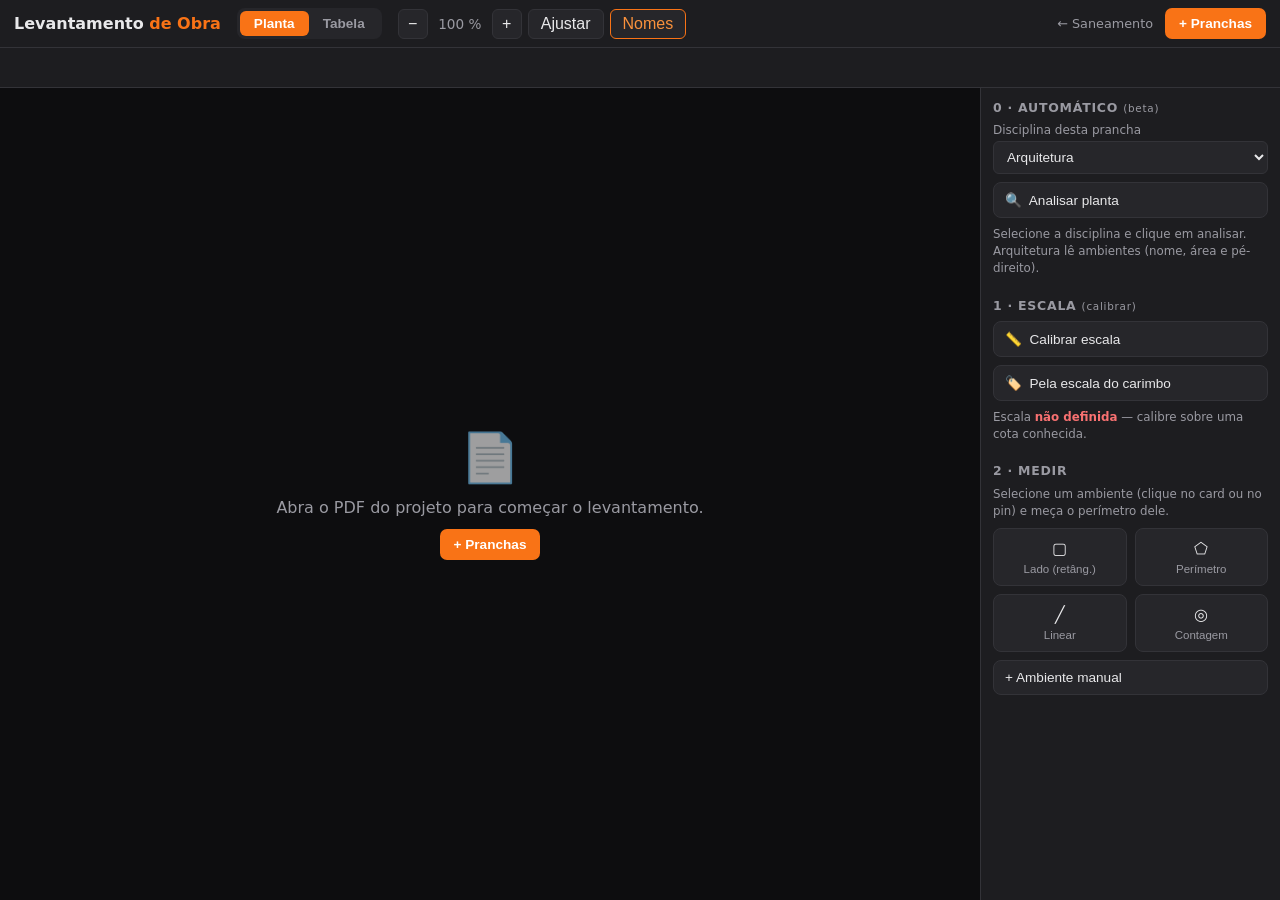
==== levantamento/index.html @ 6d16f98b "Implementa o app Levantamento de Obra (Fases 1-3 do plano) Novo módulo em levantamento/ que replica " ====
<!DOCTYPE html>
<html lang="pt-BR">
<head>
  <meta charset="UTF-8" />
  <meta name="viewport" content="width=device-width, initial-scale=1.0" />
  <meta name="theme-color" content="#141416" />
  <meta name="description" content="Levantamento de quantitativos de obra a partir de plantas em PDF — escala, medição e tabela de quantitativos" />
  <title>Levantamento de Obra</title>
  <link rel="icon" href="../icons/icon.svg" type="image/svg+xml" />
  <link rel="stylesheet" href="css/levantamento.css" />
</head>
<body>
  <!-- Topbar -->
  <header class="topbar">
    <h1 class="titulo">Levantamento <span>de Obra</span></h1>

    <div class="seg-toggle" role="tablist">
      <button id="btn-view-planta" class="seg ativo" role="tab">Planta</button>
      <button id="btn-view-tabela" class="seg" role="tab">Tabela</button>
    </div>

    <div class="zoom-ctrl" id="zoom-ctrl">
      <button id="btn-zoom-out" title="Reduzir">&minus;</button>
      <span id="zoom-label">100&nbsp;%</span>
      <button id="btn-zoom-in" title="Ampliar">+</button>
      <button id="btn-ajustar" class="btn-ghost">Ajustar</button>
      <button id="btn-nomes" class="btn-ghost ativo">Nomes</button>
    </div>

    <div class="topbar-fim">
      <a class="link-voltar" href="../" title="Voltar ao Dimensionamento de Saneamento">&larr; Saneamento</a>
      <button id="btn-pranchas" class="btn-laranja">+ Pranchas</button>
    </div>
  </header>

  <!-- Abas de pranchas -->
  <nav class="abas" id="abas"></nav>

  <!-- Vista Planta -->
  <main class="principal" id="vista-planta">
    <div class="viewport" id="viewport">
      <div class="palco" id="palco">
        <canvas id="canvas-pdf"></canvas>
        <svg id="overlay" xmlns="http://www.w3.org/2000/svg"></svg>
      </div>
      <div class="vazio" id="vazio">
        <div class="vazio-icone">&#128196;</div>
        <p>Abra o PDF do projeto para come&ccedil;ar o levantamento.</p>
        <button class="btn-laranja" id="btn-pranchas-vazio">+ Pranchas</button>
      </div>
    </div>

    <!-- Sidebar de passos -->
    <aside class="sidebar" id="sidebar">
      <section class="passo">
        <h2>0 &middot; Autom&aacute;tico <small>(beta)</small></h2>
        <label class="campo-label" for="sel-disciplina">Disciplina desta prancha</label>
        <select id="sel-disciplina">
          <option>Arquitetura</option>
          <option>Estrutura</option>
          <option>Funda&ccedil;&atilde;o</option>
          <option>Hidr&aacute;ulica</option>
          <option>El&eacute;trica</option>
          <option>Climatiza&ccedil;&atilde;o</option>
        </select>
        <button id="btn-analisar" class="btn-passo">&#128269;&nbsp; Analisar planta</button>
        <p class="dica">Selecione a disciplina e clique em analisar. Arquitetura l&ecirc; ambientes (nome, &aacute;rea e p&eacute;-direito).</p>
        <p class="resultado" id="resultado-analise" hidden></p>
      </section>

      <section class="passo">
        <h2>1 &middot; Escala <small>(calibrar)</small></h2>
        <button id="btn-calibrar" class="btn-passo" data-tool="calibrar">&#128207;&nbsp; Calibrar escala</button>
        <button id="btn-carimbo" class="btn-passo">&#127991;&#65039;&nbsp; Pela escala do carimbo</button>
        <p class="dica" id="status-escala">Escala <strong class="alerta">n&atilde;o definida</strong> — calibre sobre uma cota conhecida.</p>
      </section>

      <section class="passo">
        <h2>2 &middot; Medir</h2>
        <p class="dica">Selecione um ambiente (clique no card ou no pin) e me&ccedil;a o per&iacute;metro dele.</p>
        <div class="grade-ferramentas">
          <button class="btn-tool" data-tool="lado">&#9634;<span>Lado (ret&acirc;ng.)</span></button>
          <button class="btn-tool" data-tool="perimetro">&#11040;<span>Per&iacute;metro</span></button>
          <button class="btn-tool" data-tool="linear">&#9585;<span>Linear</span></button>
          <button class="btn-tool" data-tool="contagem">&#9678;<span>Contagem</span></button>
        </div>
        <button id="btn-add-ambiente" class="btn-passo" data-tool="ambiente">+ Ambiente manual</button>
      </section>

      <section class="passo" id="secao-ambientes" hidden>
        <h2>Ambientes <small id="qtd-ambientes"></small></h2>
        <div id="lista-ambientes"></div>
      </section>

      <section class="passo" id="secao-medicoes" hidden>
        <h2>Medi&ccedil;&otilde;es avulsas</h2>
        <div id="lista-medicoes"></div>
      </section>
    </aside>
  </main>

  <!-- Vista Tabela -->
  <main class="principal-tabela" id="vista-tabela" hidden>
    <div class="tabela-acoes">
      <button id="btn-csv" class="btn-ghost">Exportar CSV</button>
      <button id="btn-imprimir" class="btn-ghost">Imprimir</button>
      <p class="dica dica-tabela">Porta/correr desconta sempre &middot; janela s&oacute; desconta se &gt; 2,00 m&sup2;. Campos claros s&atilde;o edit&aacute;veis.</p>
    </div>
    <div class="tabela-scroll" id="tabela-scroll"></div>
  </main>

  <!-- Diálogo: classificar pranchas importadas -->
  <dialog id="dlg-importar">
    <h3>Pranchas</h3>
    <p class="dica">Confirme o pavimento e a disciplina de cada prancha.</p>
    <div id="dlg-importar-lista"></div>
    <div class="dlg-botoes">
      <button id="dlg-importar-cancelar" class="btn-ghost">Cancelar</button>
      <button id="dlg-importar-ok" class="btn-laranja">Confirmar</button>
    </div>
  </dialog>

  <!-- Diálogo: calibrar escala -->
  <dialog id="dlg-calibrar">
    <h3>Calibrar escala</h3>
    <p class="dica">Qual o comprimento <strong>real</strong> da linha que voc&ecirc; acabou de marcar?</p>
    <div class="linha-campo">
      <input id="inp-calibrar" type="number" step="0.01" min="0.01" placeholder="ex.: 12,00" />
      <span>m</span>
    </div>
    <div class="dlg-botoes">
      <button id="dlg-calibrar-cancelar" class="btn-ghost">Cancelar</button>
      <button id="dlg-calibrar-ok" class="btn-laranja">Confirmar</button>
    </div>
  </dialog>

  <!-- Diálogo: escala do carimbo -->
  <dialog id="dlg-carimbo">
    <h3>Escala do carimbo</h3>
    <p class="dica" id="dlg-carimbo-msg"></p>
    <div class="linha-campo">
      <span>1&nbsp;:</span>
      <input id="inp-carimbo" type="number" step="1" min="1" placeholder="ex.: 50" />
    </div>
    <div class="dlg-botoes">
      <button id="dlg-carimbo-cancelar" class="btn-ghost">Cancelar</button>
      <button id="dlg-carimbo-ok" class="btn-laranja">Confirmar</button>
    </div>
  </dialog>

  <input type="file" id="inp-arquivos" accept="application/pdf" multiple hidden />

  <script type="module" src="js/app.js"></script>
</body>
</html>
---- levantamento/css/levantamento.css ----
/* Levantamento de Obra — tema escuro no estilo do app do vídeo */
:root {
  --fundo: #141416;
  --fundo-2: #1d1d20;
  --fundo-3: #26262a;
  --borda: #333338;
  --texto: #e8e8ea;
  --texto-2: #9a9aa2;
  --laranja: #f97316;
  --laranja-2: #fb923c;
  --azul: #3b82f6;
  --alerta: #f87171;
  --ok: #4ade80;
}

* { box-sizing: border-box; }
[hidden] { display: none !important; }
html, body { height: 100%; }
body {
  margin: 0;
  font-family: 'Segoe UI', system-ui, -apple-system, sans-serif;
  background: var(--fundo);
  color: var(--texto);
  display: flex;
  flex-direction: column;
  overflow: hidden;
}

/* ---------- Topbar ---------- */
.topbar {
  display: flex;
  align-items: center;
  gap: 16px;
  padding: 8px 14px;
  background: var(--fundo-2);
  border-bottom: 1px solid var(--borda);
  flex-wrap: wrap;
}
.titulo { font-size: 1rem; margin: 0; font-weight: 700; white-space: nowrap; }
.titulo span { color: var(--laranja); }
.topbar-fim { margin-left: auto; display: flex; align-items: center; gap: 12px; }
.link-voltar { color: var(--texto-2); text-decoration: none; font-size: .8rem; }
.link-voltar:hover { color: var(--texto); }

.seg-toggle { display: flex; background: var(--fundo-3); border-radius: 8px; padding: 3px; }
.seg {
  border: 0; background: transparent; color: var(--texto-2);
  padding: 5px 14px; border-radius: 6px; cursor: pointer; font-weight: 600; font-size: .85rem;
}
.seg.ativo { background: var(--laranja); color: #fff; }

.zoom-ctrl { display: flex; align-items: center; gap: 6px; }
.zoom-ctrl button {
  background: var(--fundo-3); color: var(--texto); border: 1px solid var(--borda);
  border-radius: 6px; min-width: 30px; height: 30px; cursor: pointer; font-size: 1rem;
}
#zoom-label { font-size: .85rem; color: var(--texto-2); min-width: 52px; text-align: center; }
.btn-ghost {
  background: var(--fundo-3); color: var(--texto); border: 1px solid var(--borda);
  border-radius: 6px; padding: 0 12px; height: 30px; cursor: pointer; font-size: .85rem;
}
.btn-ghost.ativo { border-color: var(--laranja); color: var(--laranja-2); }
.btn-laranja {
  background: var(--laranja); color: #fff; border: 0; border-radius: 7px;
  padding: 8px 14px; font-weight: 700; cursor: pointer; font-size: .85rem;
}
.btn-laranja:hover { background: var(--laranja-2); }

/* ---------- Abas ---------- */
.abas {
  display: flex; gap: 6px; padding: 6px 14px 0;
  background: var(--fundo-2); border-bottom: 1px solid var(--borda);
  overflow-x: auto; min-height: 40px;
}
.aba {
  display: flex; align-items: center; gap: 8px;
  background: var(--fundo-3); border: 1px solid var(--borda); border-bottom: 0;
  border-radius: 8px 8px 0 0; padding: 7px 12px; cursor: pointer;
  font-size: .82rem; color: var(--texto-2); white-space: nowrap;
}
.aba.ativa { color: var(--laranja-2); border-color: var(--laranja); background: var(--fundo); }
.aba .fechar { border: 0; background: none; color: var(--texto-2); cursor: pointer; font-size: .9rem; padding: 0; }
.aba .fechar:hover { color: var(--alerta); }

/* ---------- Vista planta ---------- */
.principal { flex: 1; display: flex; min-height: 0; }
.viewport {
  flex: 1; overflow: auto; position: relative; background: #0d0d0f;
}
.palco { position: relative; width: max-content; margin: 24px; display: none; }
.palco.visivel { display: block; }
#canvas-pdf { display: block; background: #fff; box-shadow: 0 4px 24px rgba(0,0,0,.6); }
#overlay { position: absolute; inset: 0; width: 100%; height: 100%; }
#overlay.medindo { cursor: crosshair; }

.vazio {
  position: absolute; inset: 0; display: flex; flex-direction: column;
  align-items: center; justify-content: center; gap: 12px; color: var(--texto-2);
}
.vazio-icone { font-size: 3rem; opacity: .6; }
.vazio p { margin: 0; }

/* ---------- Sidebar ---------- */
.sidebar {
  width: 300px; flex-shrink: 0; overflow-y: auto;
  background: var(--fundo-2); border-left: 1px solid var(--borda); padding: 12px;
}
.passo { margin-bottom: 20px; }
.passo h2 {
  font-size: .78rem; letter-spacing: .06em; text-transform: uppercase;
  color: var(--texto-2); margin: 0 0 8px;
}
.passo h2 small { text-transform: none; font-weight: 400; }
.campo-label { display: block; font-size: .75rem; color: var(--texto-2); margin-bottom: 4px; }
select, dialog input, .card input, .card select {
  width: 100%; background: var(--fundo-3); color: var(--texto);
  border: 1px solid var(--borda); border-radius: 6px; padding: 7px 9px; font-size: .85rem;
}
.btn-passo {
  display: block; width: 100%; text-align: left; margin-top: 8px;
  background: var(--fundo-3); color: var(--texto); border: 1px solid var(--borda);
  border-radius: 8px; padding: 9px 11px; cursor: pointer; font-size: .85rem;
}
.btn-passo:hover { border-color: var(--texto-2); }
.btn-passo.ativo, .btn-tool.ativo { border-color: var(--laranja); color: var(--laranja-2); }
.dica { font-size: .74rem; color: var(--texto-2); line-height: 1.45; margin: 8px 0 0; }
.alerta { color: var(--alerta); }
.ok { color: var(--ok); }
.resultado { font-size: .78rem; color: var(--texto); background: var(--fundo-3); border-radius: 8px; padding: 8px 10px; margin-top: 8px; line-height: 1.5; }
.resultado strong { color: var(--laranja-2); }

.grade-ferramentas { display: grid; grid-template-columns: 1fr 1fr; gap: 8px; margin-top: 8px; }
.btn-tool {
  background: var(--fundo-3); color: var(--texto); border: 1px solid var(--borda);
  border-radius: 8px; padding: 10px 6px; cursor: pointer; font-size: 1rem;
  display: flex; flex-direction: column; align-items: center; gap: 5px;
}
.btn-tool span { font-size: .72rem; color: var(--texto-2); }

/* Cards de ambiente */
.card {
  background: var(--fundo-3); border: 1px solid var(--borda); border-radius: 9px;
  padding: 9px 10px; margin-bottom: 9px;
}
.card.selecionado { border-color: var(--azul); }
.card-topo { display: flex; align-items: center; gap: 7px; margin-bottom: 5px; }
.card-topo .pin-cor { width: 9px; height: 9px; border-radius: 2px; background: var(--azul); flex-shrink: 0; }
.card-topo input.nome { font-weight: 700; border: 0; background: transparent; padding: 2px 4px; flex: 1; min-width: 0; }
.card-topo input.nome:focus { background: var(--fundo); outline: 1px solid var(--borda); }
.card-topo button { border: 0; background: none; color: var(--texto-2); cursor: pointer; }
.card-topo button:hover { color: var(--alerta); }
.card-origem { font-size: .72rem; color: var(--azul); margin: 0 0 7px; }
.card-grade { display: grid; grid-template-columns: 1fr 1fr; gap: 6px; }
.card-grade label { font-size: .68rem; color: var(--texto-2); display: block; }
.card-grade input { padding: 4px 6px; font-size: .8rem; }
.card-vaos { margin-top: 7px; }
.card-vaos .vao { display: grid; grid-template-columns: 1.4fr 1fr 1fr .7fr auto; gap: 4px; margin-top: 4px; align-items: center; }
.card-vaos .vao button { border: 0; background: none; color: var(--texto-2); cursor: pointer; }
.btn-mini {
  background: none; border: 1px dashed var(--borda); color: var(--texto-2);
  border-radius: 6px; padding: 4px 8px; font-size: .74rem; cursor: pointer; margin-top: 6px;
}
.btn-mini:hover { color: var(--texto); border-color: var(--texto-2); }
.regra-vaos { font-size: .68rem; color: var(--texto-2); margin: 6px 0 0; }

.medicao-linha { display: flex; justify-content: space-between; align-items: center; font-size: .8rem; padding: 5px 2px; border-bottom: 1px solid var(--borda); }
.medicao-linha button { border: 0; background: none; color: var(--texto-2); cursor: pointer; }

/* ---------- Vista tabela ---------- */
.principal-tabela { flex: 1; display: flex; flex-direction: column; min-height: 0; }
.tabela-acoes { display: flex; gap: 10px; align-items: center; padding: 10px 14px; }
.dica-tabela { margin: 0 0 0 auto; }
.tabela-scroll { flex: 1; overflow: auto; padding: 0 14px 20px; }
table.quant { border-collapse: collapse; width: 100%; font-size: .82rem; min-width: 980px; }
table.quant th, table.quant td {
  border-bottom: 1px solid var(--borda); padding: 7px 9px; text-align: right; white-space: nowrap;
}
table.quant th { color: var(--texto-2); font-weight: 600; font-size: .72rem; position: sticky; top: 0; background: var(--fundo); }
table.quant th:first-child, table.quant td:first-child { text-align: left; }
table.quant td input {
  width: 68px; background: var(--fundo-3); border: 1px solid var(--borda);
  color: var(--texto); border-radius: 5px; padding: 3px 6px; text-align: right; font-size: .8rem;
}
table.quant td:first-child input { width: 150px; text-align: left; }
tr.subtotal td { font-weight: 700; color: var(--laranja-2); background: var(--fundo-2); }
tr.total td { font-weight: 700; color: #fff; background: var(--fundo-3); font-size: .88rem; }
tr.grupo td { text-align: left; color: var(--texto-2); font-size: .72rem; text-transform: uppercase; letter-spacing: .05em; background: var(--fundo-2); }
h3.tabela-sub { font-size: .8rem; color: var(--texto-2); margin: 22px 0 6px; text-transform: uppercase; letter-spacing: .05em; }

/* ---------- Diálogos ---------- */
dialog {
  background: var(--fundo-2); color: var(--texto); border: 1px solid var(--borda);
  border-radius: 12px; padding: 18px 20px; min-width: 340px; max-width: 92vw;
}
dialog::backdrop { background: rgba(0,0,0,.6); }
dialog h3 { margin: 0 0 6px; font-size: 1rem; }
.dlg-botoes { display: flex; justify-content: flex-end; gap: 10px; margin-top: 16px; }
.linha-campo { display: flex; align-items: center; gap: 8px; margin-top: 10px; }
.linha-campo input { flex: 1; }
.dlg-prancha { display: grid; grid-template-columns: 1.4fr 1fr 1.2fr; gap: 8px; align-items: center; margin-top: 8px; font-size: .82rem; }
.dlg-prancha .nome-arq { overflow: hidden; text-overflow: ellipsis; white-space: nowrap; color: var(--texto-2); }

/* ---------- Overlay SVG ---------- */
.pin-label rect { fill: rgba(17, 24, 39, .88); stroke: #3b82f6; stroke-width: 1; }
.pin-label text { fill: #fff; }
.pin-label.sel rect { stroke: #f97316; stroke-width: 2; }
.medida-linha { stroke: #f97316; fill: none; }
.medida-poly { stroke: #f97316; fill: rgba(249, 115, 22, .12); }
.medida-rotulo { fill: #f97316; font-weight: 700; paint-order: stroke; stroke: #fff; stroke-width: 3px; }
.ponto-contagem { fill: #3b82f6; stroke: #fff; }
.calibra-linha { stroke: #ef4444; }

/* ---------- Impressão ---------- */
@media print {
  body { background: #fff; color: #000; overflow: visible; }
  .topbar, .abas, .tabela-acoes, .sidebar { display: none !important; }
  .principal-tabela, .tabela-scroll { overflow: visible; }
  table.quant { min-width: 0; font-size: 10pt; }
  table.quant th { background: #fff; color: #000; position: static; }
  table.quant td, table.quant th { border-color: #999; color: #000; }
  table.quant td input { border: 0; background: none; color: #000; }
  tr.subtotal td, tr.total td, tr.grupo td { background: #eee; color: #000; }
}

@media (max-width: 900px) {
  .sidebar { width: 250px; }
}
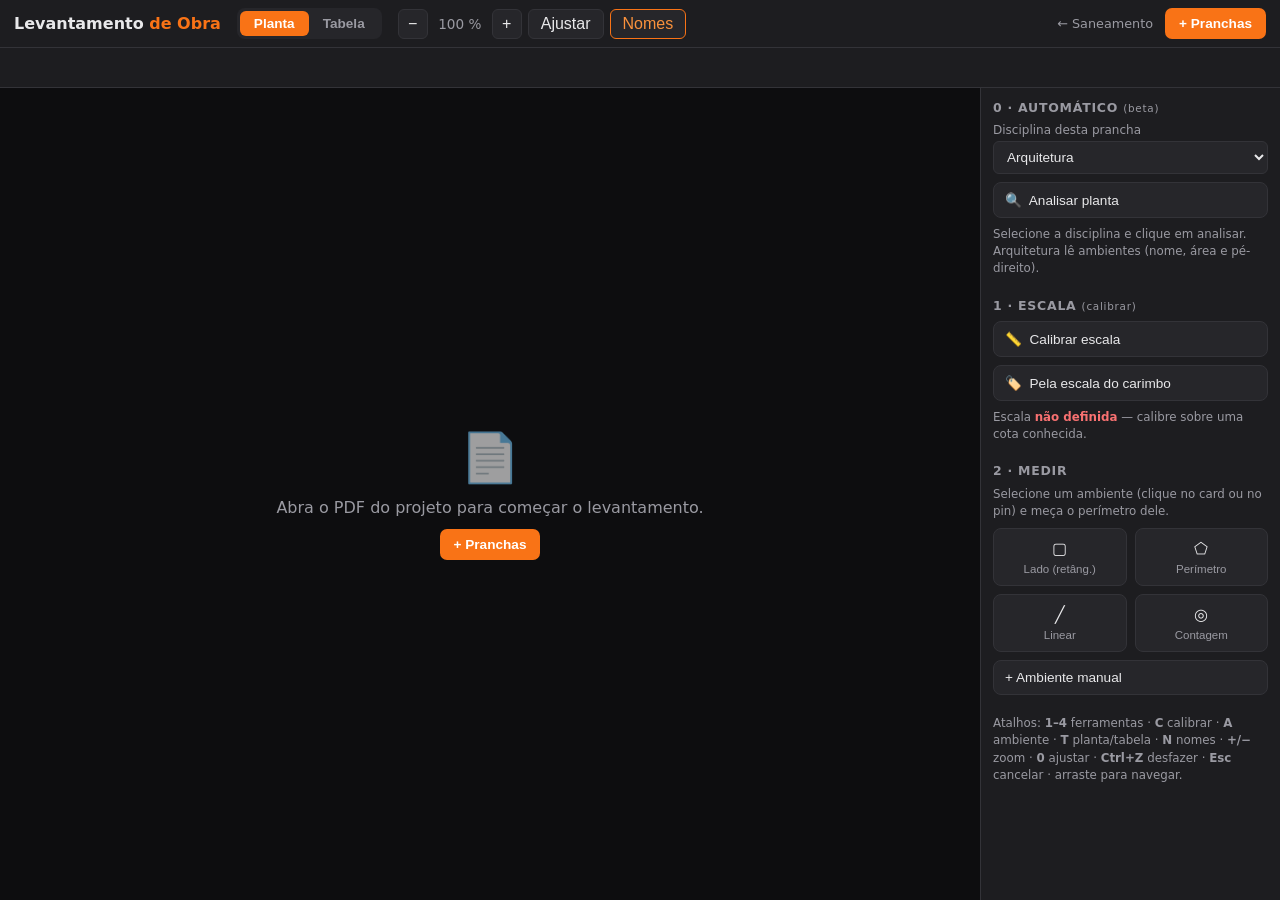
==== commit c08a1181: "Fase 4: desfazer/refazer, atalhos, pan por arraste e cache offline - Histórico de até 50 estados com" ====
--- a/levantamento/index.html
+++ b/levantamento/index.html
@@ -96,6 +96,10 @@
         <h2>Medi&ccedil;&otilde;es avulsas</h2>
         <div id="lista-medicoes"></div>
       </section>
+
+      <section class="passo">
+        <p class="dica">Atalhos: <strong>1&ndash;4</strong> ferramentas &middot; <strong>C</strong> calibrar &middot; <strong>A</strong> ambiente &middot; <strong>T</strong> planta/tabela &middot; <strong>N</strong> nomes &middot; <strong>+/&minus;</strong> zoom &middot; <strong>0</strong> ajustar &middot; <strong>Ctrl+Z</strong> desfazer &middot; <strong>Esc</strong> cancelar &middot; arraste para navegar.</p>
+      </section>
     </aside>
   </main>
 
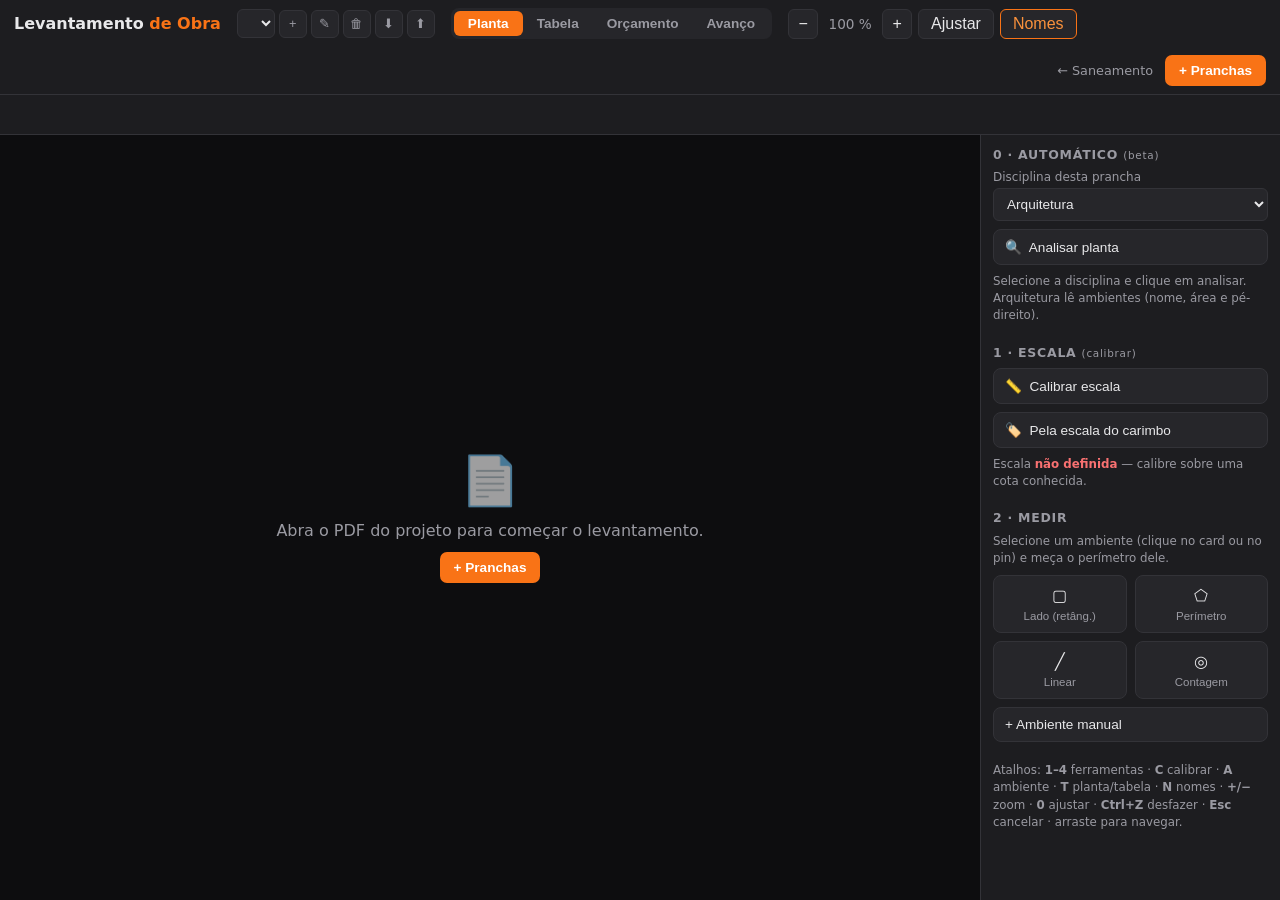
==== commit a9a3ad5e: "Coordenação de obras: multi-projeto, orçamento com curva ABC e avanço físico com curva S Etapa A — M" ====
--- a/levantamento/index.html
+++ b/levantamento/index.html
@@ -14,9 +14,20 @@
   <header class="topbar">
     <h1 class="titulo">Levantamento <span>de Obra</span></h1>
 
+    <div class="proj-ctrl">
+      <select id="sel-projeto" title="Projeto"></select>
+      <button id="btn-proj-novo" title="Novo projeto">+</button>
+      <button id="btn-proj-renomear" title="Renomear projeto">&#9998;</button>
+      <button id="btn-proj-excluir" title="Excluir projeto">&#128465;</button>
+      <button id="btn-proj-exportar" title="Exportar projeto (.json)">&#11015;</button>
+      <button id="btn-proj-importar" title="Importar projeto (.json)">&#11014;</button>
+    </div>
+
     <div class="seg-toggle" role="tablist">
       <button id="btn-view-planta" class="seg ativo" role="tab">Planta</button>
       <button id="btn-view-tabela" class="seg" role="tab">Tabela</button>
+      <button id="btn-view-orcamento" class="seg" role="tab">Or&ccedil;amento</button>
+      <button id="btn-view-avanco" class="seg" role="tab">Avan&ccedil;o</button>
     </div>
 
     <div class="zoom-ctrl" id="zoom-ctrl">
@@ -113,6 +124,29 @@
     <div class="tabela-scroll" id="tabela-scroll"></div>
   </main>
 
+  <!-- Vista Orçamento -->
+  <main class="principal-tabela" id="vista-orcamento" hidden>
+    <div class="tabela-acoes">
+      <button id="btn-orc-add" class="btn-ghost">+ Servi&ccedil;o</button>
+      <label class="campo-inline">BDI (%) <input id="inp-bdi" inputmode="decimal" /></label>
+      <button id="btn-orc-csv" class="btn-ghost">Exportar CSV</button>
+      <button id="btn-orc-imprimir" class="btn-ghost">Imprimir</button>
+      <p class="dica dica-tabela">Quantidades v&ecirc;m do levantamento (fonte de cada servi&ccedil;o). Pre&ccedil;os s&atilde;o de refer&ecirc;ncia — edite com os seus.</p>
+    </div>
+    <div class="tabela-scroll" id="orc-scroll"></div>
+  </main>
+
+  <!-- Vista Avanço -->
+  <main class="principal-tabela" id="vista-avanco" hidden>
+    <div class="tabela-acoes">
+      <label class="campo-inline">In&iacute;cio <input type="date" id="inp-data-inicio" /></label>
+      <label class="campo-inline">T&eacute;rmino <input type="date" id="inp-data-fim" /></label>
+      <span class="avanco-global" id="avanco-global"></span>
+      <p class="dica dica-tabela">Marque o % de cada ambiente (na planta ou aqui). O avan&ccedil;o global &eacute; ponderado pela &aacute;rea.</p>
+    </div>
+    <div class="tabela-scroll" id="avanco-scroll"></div>
+  </main>
+
   <!-- Diálogo: classificar pranchas importadas -->
   <dialog id="dlg-importar">
     <h3>Pranchas</h3>
@@ -153,6 +187,7 @@
   </dialog>
 
   <input type="file" id="inp-arquivos" accept="application/pdf" multiple hidden />
+  <input type="file" id="inp-json" accept="application/json,.json" hidden />
 
   <script type="module" src="js/app.js"></script>
 </body>
--- a/levantamento/css/levantamento.css
+++ b/levantamento/css/levantamento.css
@@ -187,6 +187,67 @@
 tr.grupo td { text-align: left; color: var(--texto-2); font-size: .72rem; text-transform: uppercase; letter-spacing: .05em; background: var(--fundo-2); }
 h3.tabela-sub { font-size: .8rem; color: var(--texto-2); margin: 22px 0 6px; text-transform: uppercase; letter-spacing: .05em; }
 
+/* ---------- Projetos (topbar) ---------- */
+.proj-ctrl { display: flex; align-items: center; gap: 4px; }
+.proj-ctrl select {
+  width: auto; max-width: 180px; background: var(--fundo-3); color: var(--texto);
+  border: 1px solid var(--borda); border-radius: 6px; padding: 5px 8px; font-size: .82rem;
+}
+.proj-ctrl button {
+  background: var(--fundo-3); color: var(--texto-2); border: 1px solid var(--borda);
+  border-radius: 6px; min-width: 28px; height: 28px; cursor: pointer; font-size: .8rem;
+}
+.proj-ctrl button:hover { color: var(--texto); border-color: var(--texto-2); }
+
+.campo-inline { display: flex; align-items: center; gap: 6px; font-size: .8rem; color: var(--texto-2); }
+.campo-inline input {
+  width: 84px; background: var(--fundo-3); color: var(--texto);
+  border: 1px solid var(--borda); border-radius: 6px; padding: 5px 8px; font-size: .82rem;
+}
+.campo-inline input[type="date"] { width: 140px; color-scheme: dark; }
+
+/* ---------- Orçamento ---------- */
+.abc { font-weight: 700; text-align: center !important; }
+.abc-A { color: #f87171; }
+.abc-B { color: #fbbf24; }
+.abc-C { color: #4ade80; }
+.btn-excluir { border: 0; background: none; color: var(--texto-2); cursor: pointer; font-size: .95rem; }
+.btn-excluir:hover { color: var(--alerta); }
+#vista-orcamento table.quant td select {
+  width: auto; background: var(--fundo-3); color: var(--texto);
+  border: 1px solid var(--borda); border-radius: 5px; padding: 3px 6px; font-size: .78rem;
+}
+
+/* ---------- Avanço ---------- */
+.avanco-global { font-weight: 700; color: var(--laranja-2); font-size: .9rem; }
+.avanco-linha {
+  display: flex; align-items: center; gap: 12px; padding: 5px 2px;
+  border-bottom: 1px solid var(--borda); font-size: .84rem;
+}
+.avanco-nome { flex: 0 0 220px; overflow: hidden; text-overflow: ellipsis; white-space: nowrap; }
+.avanco-linha input[type="range"] { flex: 0 0 160px; accent-color: var(--laranja); }
+.avanco-pct { min-width: 44px; text-align: right; }
+.barra-avanco {
+  height: 8px; background: var(--fundo-3); border-radius: 100px; overflow: hidden;
+  border: 1px solid var(--borda);
+}
+.barra-avanco div { height: 100%; background: #d97706; border-radius: 100px; }
+.barra-avanco div.cheia { background: #22c55e; }
+
+.card-avanco { display: flex; align-items: center; gap: 8px; margin-top: 8px; }
+.card-avanco label { font-size: .68rem; color: var(--texto-2); }
+.card-avanco input[type="range"] { flex: 1; width: auto; padding: 0; accent-color: var(--laranja); }
+.card-avanco strong { font-size: .78rem; min-width: 38px; text-align: right; }
+
+.curva-s { margin-top: 8px; max-width: 780px; }
+.curva-s-svg { background: var(--fundo-2); border: 1px solid var(--borda); border-radius: 10px; padding: 10px; }
+.curva-s svg { width: 100%; height: auto; display: block; }
+.curva-s .grade { stroke: var(--borda); stroke-width: 1; }
+.curva-s .eixo { fill: var(--texto-2); font-size: 11px; }
+.curva-s .rotulo-serie { font-size: 12px; font-weight: 700; fill: var(--texto); }
+.legenda { display: flex; gap: 18px; font-size: .78rem; color: var(--texto-2); margin: 8px 2px; }
+.legenda i { display: inline-block; width: 10px; height: 10px; border-radius: 2px; margin-right: 5px; vertical-align: -1px; }
+
 /* ---------- Diálogos ---------- */
 dialog {
   background: var(--fundo-2); color: var(--texto); border: 1px solid var(--borda);
@@ -214,6 +275,9 @@
 @media print {
   body { background: #fff; color: #000; overflow: visible; }
   .topbar, .abas, .tabela-acoes, .sidebar { display: none !important; }
+  .curva-s-svg { background: #fff; border-color: #999; }
+  .avanco-linha { border-color: #999; color: #000; }
+  .avanco-linha input[type="range"] { display: none; }
   .principal-tabela, .tabela-scroll { overflow: visible; }
   table.quant { min-width: 0; font-size: 10pt; }
   table.quant th { background: #fff; color: #000; position: static; }
